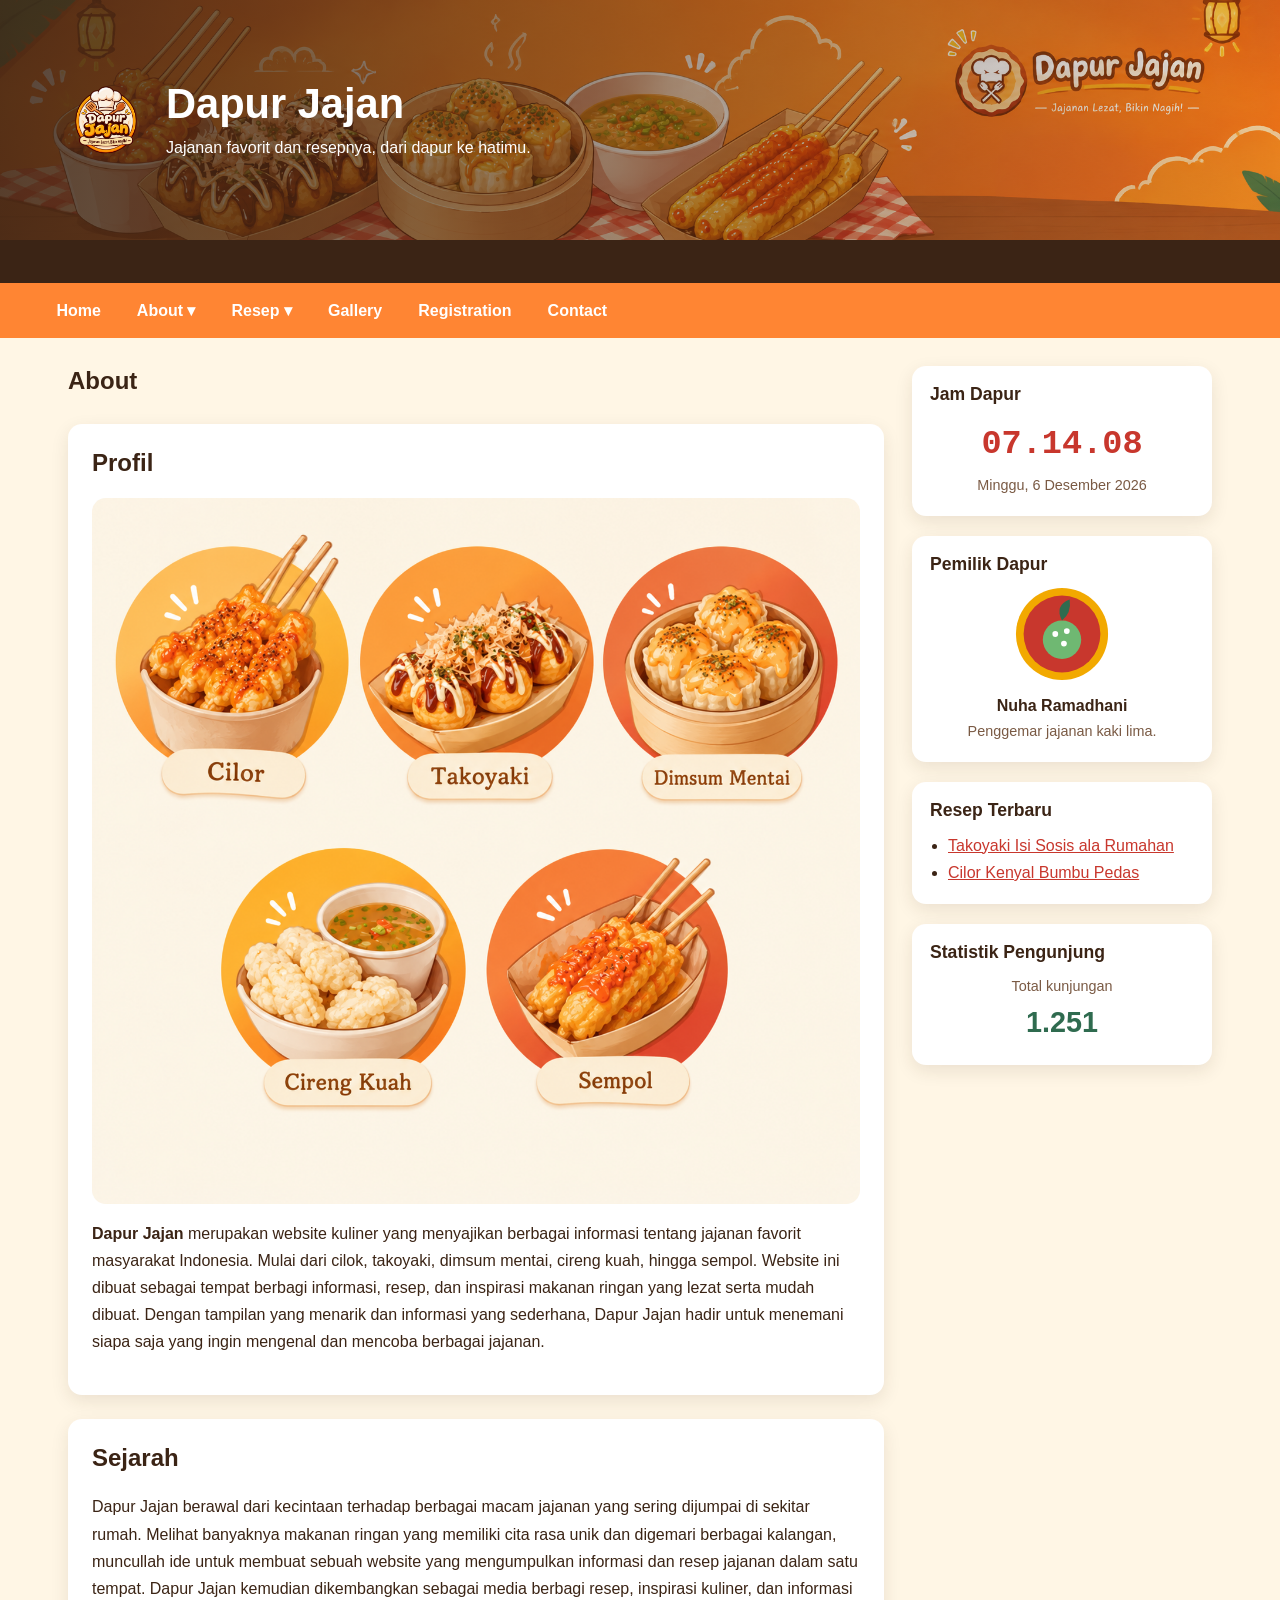
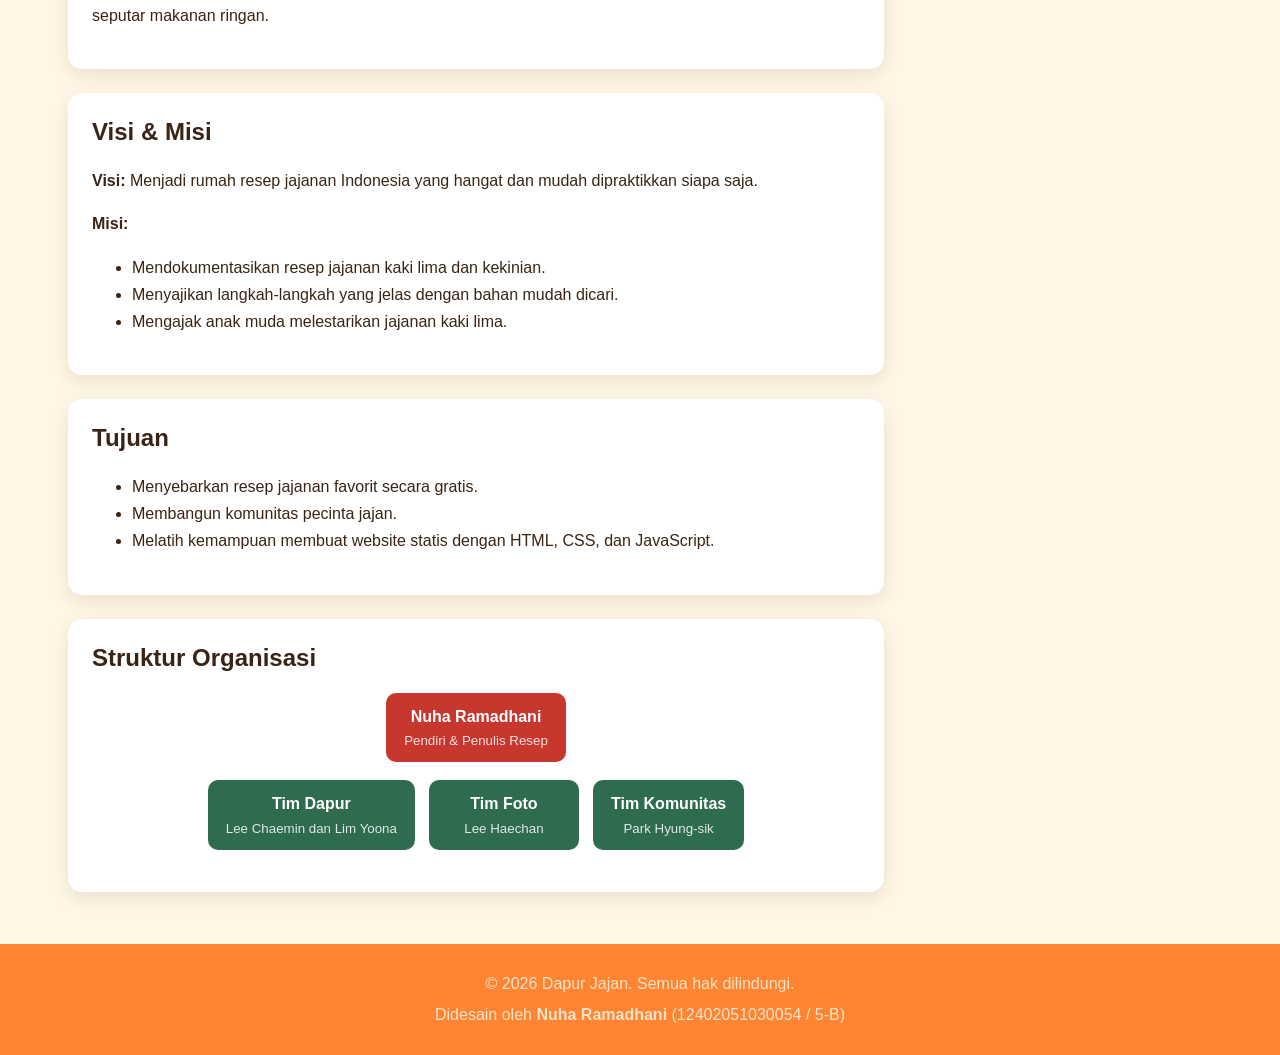
==== about.html @ cc324c50 "Add files via upload" ====
<!DOCTYPE html>
<html lang="id">
<head>
  <meta charset="UTF-8">
  <meta name="viewport" content="width=device-width, initial-scale=1.0">
  <meta name="description" content="Jajan Kesayangan: kumpulan jajanan favorit dan resepnya.">
  <title>About | Jajan Kesayangan</title>
  <link rel="icon" type="image/svg+xml" href="img/favicon-dapur.svg">
  <link rel="stylesheet" href="css/style.css">
  <script src="js/script.js" defer></script>
</head>
<body>
  <a class="skip-link" href="#konten">Lewati ke konten</a>

  <!-- HEADER -->
  <header class="site-header">
    <img class="header-img" src="img/dapurjajan.png" alt="Ilustrasi cilor, cireng, takoyaki" width="1400" height="240">
    <div class="header-content">
      <img src="img/logofix.png" alt="Logo Jajan Kesayangan" width="84" height="84">
      <div><h1>Dapur Jajan</h1><p>Jajanan favorit dan resepnya, dari dapur ke hatimu.</p></div>
    </div>
  </header>
  <div class="ticker" aria-hidden="true"><span>Selamat datang di Dapur Jajan! &nbsp;•&nbsp; Resep terbaru: Takoyaki Isi Sosis ala Rumahan dan Cilor Kenyal Bumbu Pedas &nbsp;•&nbsp; Daftar jadi Anggota Dapur dan bagikan resep jajan favoritmu &nbsp;•&nbsp; Jajan sehat, jajan hemat, jajan bahagia</span></div>

  <!-- NAVIGASI -->
  <nav class="navbar" aria-label="Menu utama">
    <button class="nav-toggle" aria-expanded="false">&#9776; Menu</button>
    <ul class="menu">
    <li><a href="index.html">Home</a></li>

    <li class="has-sub">
      <a href="about.html" aria-haspopup="true">About &#9662;</a>
        <ul class="submenu">
          <li><a href="about.html#profil">Profil</a></li>
          <li><a href="about.html#sejarah">Sejarah</a></li>
          <li><a href="about.html#visi-misi">Visi &amp; Misi</a></li>
          <li><a href="about.html#tujuan">Tujuan</a></li>
          <li><a href="about.html#struktur">Struktur Organisasi</a></li>
        </ul>
    </li>
    <li class="has-sub">
        <a href="resep.html" aria-haspopup="true">Resep &#9662;</a>
          <ul class="submenu">
            <li><a href="resep-cireng.html">Cireng Kuah</a></li>
            <li><a href="resep-cilor.html">Cilor</a></li>
            <li><a href="resep-takoyaki.html">Takoyaki</a></li>
            <li><a href="resep-dimsum-mentai.html">Dimsum Mentai</a></li>
            <li><a href="resep-sempol.html">Sempol</a></li>
          </ul>
    </li>               
    <li><a href="gallery.html">Gallery</a></li>
    <li><a href="registration.html">Registration</a></li>
    <li><a href="contact.html">Contact</a></li>
    </ul>
  </nav>

  <!-- MAIN BODY + SIDEBAR -->
  <div class="layout">
    <main id="konten">
      <h2 class="judul-halaman">About</h2>
      <section class="panel" id="profil"><h2>Profil</h2>
        <img src="img/profil.png" alt="Dapur Jajan Kesayangan" width="800" height="500" loading="lazy" style="border-radius:14px;margin-bottom:12px">
        <p><strong>Dapur Jajan</strong> merupakan website kuliner yang menyajikan berbagai informasi tentang jajanan favorit masyarakat Indonesia. Mulai dari cilok, takoyaki, dimsum mentai, cireng kuah, hingga sempol. Website ini dibuat sebagai tempat berbagi informasi, resep, dan inspirasi makanan ringan yang lezat serta mudah dibuat. Dengan tampilan yang menarik dan informasi yang sederhana, Dapur Jajan hadir untuk menemani siapa saja yang ingin mengenal dan mencoba berbagai jajanan.</p>
      </section>

      <section class="panel" id="sejarah"><h2>Sejarah</h2>
        <p>Dapur Jajan berawal dari kecintaan terhadap berbagai macam jajanan yang sering dijumpai di sekitar rumah. Melihat banyaknya makanan ringan yang memiliki cita rasa unik dan digemari berbagai kalangan, muncullah ide untuk membuat sebuah website yang mengumpulkan informasi dan resep jajanan dalam satu tempat. Dapur Jajan kemudian dikembangkan sebagai media berbagi resep, inspirasi kuliner, dan informasi seputar makanan ringan.</p>
      </section>

      <section class="panel" id="visi-misi"><h2>Visi &amp; Misi</h2>
        <p><strong>Visi:</strong> Menjadi rumah resep jajanan Indonesia yang hangat dan mudah dipraktikkan siapa saja.</p>
        <p><strong>Misi:</strong></p>
        <ul><li>Mendokumentasikan resep jajanan kaki lima dan kekinian.</li>
        <li>Menyajikan langkah-langkah yang jelas dengan bahan mudah dicari.</li>
        <li>Mengajak anak muda melestarikan jajanan kaki lima.</li></ul>
      </section>

      <section class="panel" id="tujuan"><h2>Tujuan</h2>
        <ul><li>Menyebarkan resep jajanan favorit secara gratis.</li>
        <li>Membangun komunitas pecinta jajan.</li>
        <li>Melatih kemampuan membuat website statis dengan HTML, CSS, dan JavaScript.</li></ul>
      </section>

      <section class="panel" id="struktur"><h2>Struktur Organisasi</h2>
        <div class="org">
          <div class="org-level"><div class="org-box top"><strong>Nuha Ramadhani</strong><small>Pendiri &amp; Penulis Resep</small></div></div>
          <div class="org-level">
            <div class="org-box">
              <strong>Tim Dapur</strong>
              <small>Lee Chaemin dan Lim Yoona</small>
            </div>
            <div class="org-box">
              <strong>Tim Foto</strong>
              <small>Lee Haechan</small>
            </div>
            <div class="org-box">
              <strong>Tim Komunitas</strong>
              <small>Park Hyung-sik</small>
            </div>
          </div>
        </div>
      </section>
    </main>

<aside class="sidebar" aria-label="Sidebar">
  <div class="widget"><h3>Jam Dapur</h3>
    <div class="clock" id="jam">--:--:--</div>
    <p class="muted" id="tanggal"></p></div>
  <div class="widget profil"><h3>Pemilik Dapur</h3>
    <img src="img/logo.svg" alt="Foto profil pemilik" width="96" height="96">
    <p><strong>Nuha Ramadhani</strong></p>
    <p class="muted">Penggemar jajanan kaki lima.</p></div>
  <div class="widget">
    <h3>Resep Terbaru</h3>
    <ul>
      <li><a href="resep-takoyaki.html">Takoyaki Isi Sosis ala Rumahan</a></li>
      <li><a href="resep-cilor.html">Cilor Kenyal Bumbu Pedas</a></li>
    </ul>
  </div>
  <div class="widget"><h3>Statistik Pengunjung</h3>
    <p class="muted">Total kunjungan</p>
    <p class="angka-besar" id="pengunjung" style="text-align:center;margin:0">1.250</p></div>
</aside>
  </div>

  <!-- FOOTER -->
  <footer class="site-footer">
    <p>&copy; 2026 Dapur Jajan. Semua hak dilindungi.</p>
    <p>Didesain oleh <strong>Nuha Ramadhani</strong> (12402051030054 / 5-B)</p>
  </footer>
  <button id="ke-atas" aria-label="Kembali ke atas">&uarr;</button>
</body>
</html>
---- css/style.css ----
/* ==========================================================
   Jajan Kesayangan - Stylesheet utama
   Bagian: 1) Variabel & reset  2) Header  3) Navigasi
           4) Layout  5) Komponen  6) Sidebar  7) Form
           8) Footer  9) Responsif
   ========================================================== */

/* ---------- 1) Variabel warna & reset ---------- */
:root {
  --merah: #c8372d;     /* cabai */
  --kunyit: #f2a900;    /* kunyit */
  --pandan: #2f6b4f;    /* daun pandan */
  --cokelat: #3b2415;   /* gula merah gelap */
  --krem: #fff6e5;      /* latar halaman */
  --putih: #ffffff;
  --garis: #ebd9b8;
  --oranged: #ff8533;
  --radius: 14px;
  --bayangan: 0 6px 18px rgba(59, 36, 21, 0.1);
}

* { box-sizing: border-box; }

body {
  margin: 0;
  font-family: "Segoe UI", Roboto, Arial, sans-serif;
  background: var(--krem);
  color: var(--cokelat);
  line-height: 1.7;
}

h1, h2, h3 {
  font-family:'Lucida Sans', 'Lucida Sans Regular', 'Lucida Grande', 'Lucida Sans Unicode', Geneva, Verdana, sans-serif;
  line-height: 1.25;
}

a { color: var(--merah); }
img { max-width: 100%; height: auto; display: block; }

.skip-link { position: absolute; left: -999px; }
.skip-link:focus {
  left: 10px; top: 10px; z-index: 100;
  background: var(--putih); padding: 8px 12px; border-radius: 6px;
}

/* ---------- 2) Header bergambar + teks berjalan ---------- */
.site-header { position: relative; background: var(--merah); }
.header-img { width: 100%; height: 240px; object-fit: cover; }

.header-content {
  position: absolute; inset: 0;
  display: flex; align-items: center; gap: 18px;
  padding: 0 5%;
  color: var(--putih);
  background: linear-gradient(90deg, rgba(59, 36, 21, 0.85), rgba(59, 36, 21, 0.1));
}
.header-content img { width: 84px; height: 84px; }
.header-content h1 { margin: 0; font-size: clamp(1.5rem, 4vw, 2.6rem); }
.header-content p { margin: 4px 0 0; }

.ticker {
  background: var(--cokelat); color: var(--kunyit);
  overflow: hidden; white-space: nowrap; font-weight: 600;
}
.ticker span {
  display: inline-block;
  padding: 8px 0 8px 100%;           /* mulai dari luar layar kanan */
  animation: jalan 30s linear infinite;
}
@keyframes jalan { to { transform: translateX(-100%); } }

/* ---------- 3) Navigasi + dropdown ---------- */
.navbar { background: var(--oranged); position: sticky; top: 0; z-index: 50; }
.menu {
  list-style: none; margin: 0; padding: 0 3%;
  display: flex; flex-wrap: wrap;
}
.menu a {
  display: block; padding: 14px 18px;
  color: var(--putih); text-decoration: none; font-weight: 600;
}
.menu a:hover, .menu a.active { background: var(--kunyit); color: var(--cokelat); }

.has-sub { position: relative; }
.submenu {
  display: none; position: absolute; left: 0; top: 100%;
  min-width: 210px; margin: 0; padding: 6px 0; list-style: none;
  background: var(--putih);
  border-radius: 0 0 12px 12px; box-shadow: 0 10px 24px rgba(0, 0, 0, 0.2);
}
.submenu a { color: var(--cokelat); font-weight: 500; padding: 10px 18px; }
.has-sub:hover > .submenu,
.has-sub:focus-within > .submenu { display: block; }

.nav-toggle {
  display: none; width: 100%; padding: 12px;
  background: none; border: 0; color: var(--putih);
  font-size: 1.1rem; font-weight: 700; cursor: pointer; text-align: left;
}

/* ---------- 4) Layout dua kolom (konten + sidebar) ---------- */
.layout {
  max-width: 1180px; margin: 28px auto; padding: 0 18px;
  display: grid; grid-template-columns: minmax(0, 1fr) 300px; gap: 28px;
}

.panel {
  background: var(--putih); border-radius: var(--radius);
  box-shadow: var(--bayangan); padding: 24px; margin-bottom: 24px;
}
.panel > h2:first-child { margin-top: 0; }

.judul-halaman {
  margin: 0 0 18px; padding-bottom: 10px;
}

/* ---------- 5) Komponen konten ---------- */
/* Slideshow foto berjalan */
.slideshow {
  position: relative; border-radius: var(--radius);
  overflow: hidden; margin-bottom: 24px; box-shadow: var(--bayangan);
}
.slide { display: none; margin: 0; }
.slide.active { display: block; animation: muncul 0.8s; }
.slide img { width: 100%; height: 320px; object-fit: cover; }
.slide figcaption {
  position: absolute; left: 0; right: 0; bottom: 0;
  padding: 12px 18px; color: var(--putih); font-weight: 600;
  background: linear-gradient(transparent, rgba(0, 0, 0, 0.7));
}
.slide-btn {
  position: absolute; top: 50%; transform: translateY(-50%);
  border: 0; background: rgba(255, 255, 255, 0.85); color: var(--cokelat);
  width: 38px; height: 38px; border-radius: 50%; font-size: 1.2rem; cursor: pointer;
}
.slide-btn.prev { left: 10px; }
.slide-btn.next { right: 10px; }
@keyframes muncul { from { opacity: 0.2; } to { opacity: 1; } }

/* Kartu artikel */
.artikel-card {
  display: grid; grid-template-columns: 220px 1fr; gap: 20px;
  background: var(--putih); border-radius: var(--radius);
  box-shadow: var(--bayangan); overflow: hidden; margin-bottom: 22px;
}
.artikel-card img { width: 100%; height: 100%; object-fit: cover; min-height: 170px; }
.artikel-card .isi { padding: 18px 20px 18px 0; }
.artikel-card h3 { margin: 0 0 6px; }
.artikel-card h3 a { text-decoration: none; color: var(--cokelat); }
.artikel-card h3 a:hover { color: var(--merah); }
.meta { font-size: 0.85rem; color: #7a5a44; margin: 0 0 8px; }

.btn {
  display: inline-block; padding: 9px 20px; border: 0; border-radius: 999px;
  background: var(--merah); color: var(--putih); font-weight: 700;
  text-decoration: none; cursor: pointer; font-size: 1rem;
}
.btn:hover { background: var(--cokelat); }

/* Halaman artikel lengkap */
.artikel-lengkap img.hero { border-radius: var(--radius); margin-bottom: 18px; width: 100%; }
.artikel-lengkap h2 { color: var(--pandan); }
.bahan li, .langkah li { margin-bottom: 6px; }
.tips {
  background: #fff3cf; border-left: 5px solid var(--kunyit);
  padding: 12px 16px; border-radius: 8px;
}
.nav-artikel { display: flex; justify-content: space-between; gap: 10px; margin-top: 20px; }

/* Galeri */
.galeri-grid { display: grid; grid-template-columns: repeat(auto-fill, minmax(220px, 1fr)); gap: 16px; }
.galeri-grid figure {
  margin: 0; background: var(--putih); border-radius: var(--radius);
  overflow: hidden; box-shadow: var(--bayangan);
}
.galeri-grid img { width: 100%; aspect-ratio: 3 / 2; object-fit: cover; cursor: zoom-in; transition: transform 0.3s; }
.galeri-grid img:hover { transform: scale(1.05); }
.galeri-grid figcaption { padding: 10px 14px; font-size: 0.92rem; }

.lightbox {
  display: none; position: fixed; inset: 0; z-index: 200;
  background: rgba(0, 0, 0, 0.85); align-items: center; justify-content: center;
  padding: 20px; cursor: zoom-out;
}
.lightbox.open { display: flex; }
.lightbox img { max-height: 88vh; border-radius: 10px; }

/* Struktur organisasi */
.org { text-align: center; }
.org-level { display: flex; justify-content: center; gap: 14px; flex-wrap: wrap; margin: 0 0 18px; }
.org-box {
  background: var(--pandan); color: var(--putih);
  padding: 10px 18px; border-radius: 10px; min-width: 150px;
}
.org-box.top { background: var(--merah); }
.org-box small { display: block; opacity: 0.85; }

/* ---------- 6) Sidebar ---------- */
.widget {
  background: var(--putih); border-radius: var(--radius);
  box-shadow: var(--bayangan); padding: 18px; margin-bottom: 20px;
}
.widget h3 {
  margin: 0 0 10px; font-size: 1.1rem;
}
.clock {
  font-size: 2.1rem; font-weight: 700; color: var(--merah);
  font-family: "Courier New", monospace; text-align: center;
}
.muted { color: #7a5a44; font-size: 0.9rem; margin: 0; text-align: center; }
.widget.profil img { width: 96px; height: 96px; border-radius: 50%; margin: 0 auto 10px; }
.widget.profil p { text-align: center; margin: 0; }
.widget ul { padding-left: 18px; margin: 0; }
.angka-besar { font-size: 1.8rem; font-weight: 700; color: var(--pandan); }

/* ---------- 7) Form ---------- */
.form-grid { display: grid; gap: 14px; }
.form-grid label { font-weight: 600; display: block; margin-bottom: 4px; }
.form-grid input[type="text"],
.form-grid input[type="email"],
.form-grid input[type="tel"],
.form-grid select,
.form-grid textarea {
  width: 100%; padding: 10px 12px; font: inherit;
  border: 2px solid var(--garis); border-radius: 10px; background: #fffdf8;
}
.form-grid input:focus, .form-grid select:focus, .form-grid textarea:focus {
  outline: none; border-color: var(--pandan);
}
.radio-group { display: flex; gap: 18px; flex-wrap: wrap; }
.radio-group label { font-weight: 400; display: inline-flex; gap: 6px; }
.error { color: var(--merah); font-size: 0.85rem; min-height: 1.1em; display: block; }
.hasil-form {
  display: none; margin-top: 14px; padding: 14px 18px; border-radius: 10px;
  background: #e4f4ea; border-left: 5px solid var(--pandan);
}
.hasil-form.tampil { display: block; }

.kontak-info { list-style: none; padding: 0; }
.kontak-info li { margin-bottom: 8px; }

/* ---------- 8) Footer ---------- */
.site-footer { background: var(--oranged); color: #f3e3c8; text-align: center; padding: 22px 16px; }
.site-footer a { color: var(--kunyit); }
.site-footer p { margin: 4px 0; }

#ke-atas {
  position: fixed; right: 18px; bottom: 18px; display: none;
  width: 44px; height: 44px; border-radius: 50%; border: 0;
  background: var(--merah); color: var(--putih); font-size: 1.2rem; cursor: pointer;
}

/* ---------- 9) Responsif ---------- */
@media (max-width: 900px) {
  .layout { grid-template-columns: 1fr; }
  .nav-toggle { display: block; }
  .menu { display: none; flex-direction: column; padding: 0; }
  .menu.open { display: flex; }
  .submenu { display: block; position: static; box-shadow: none; background: #25523c; border-radius: 0; }
  .submenu a { color: var(--putih); padding-left: 34px; }
  .artikel-card { grid-template-columns: 1fr; }
  .artikel-card .isi { padding: 0 18px 18px; }
  .artikel-card img { height: 180px; }
  .header-img { height: 200px; }
}
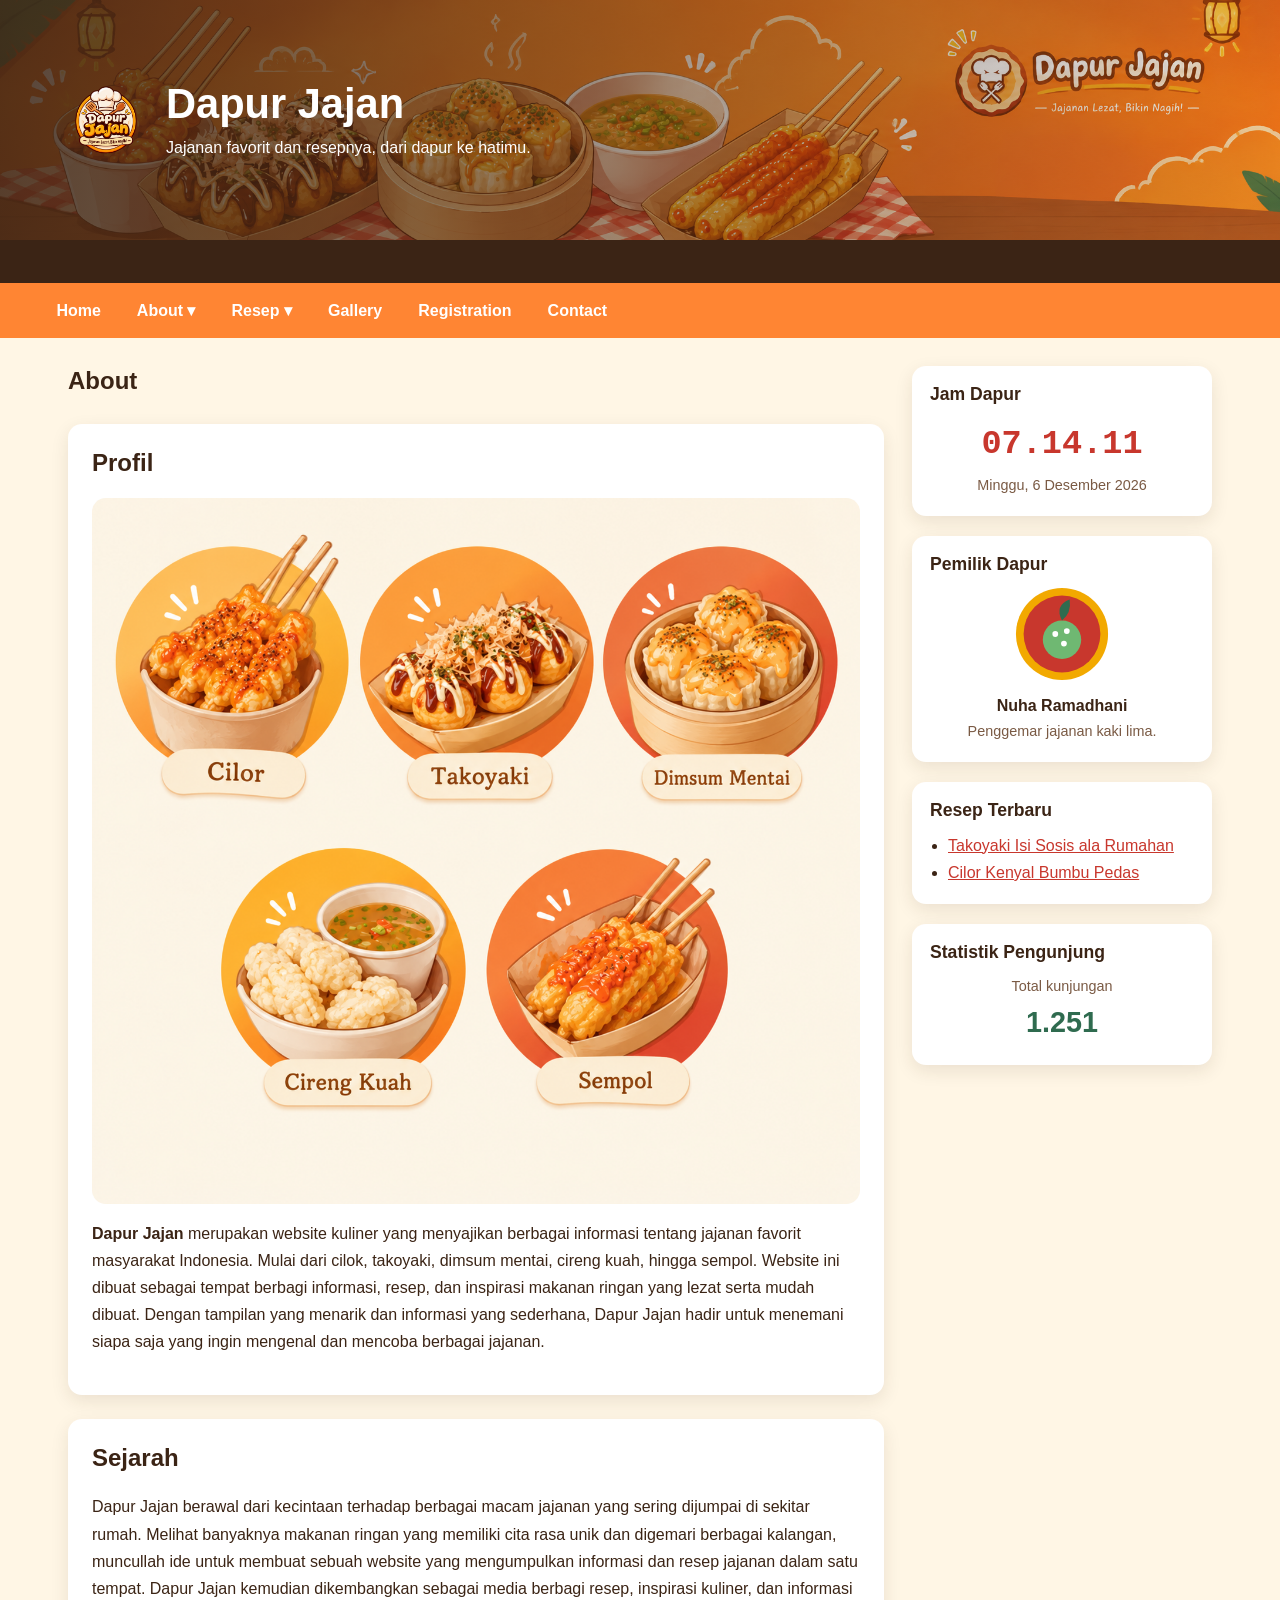
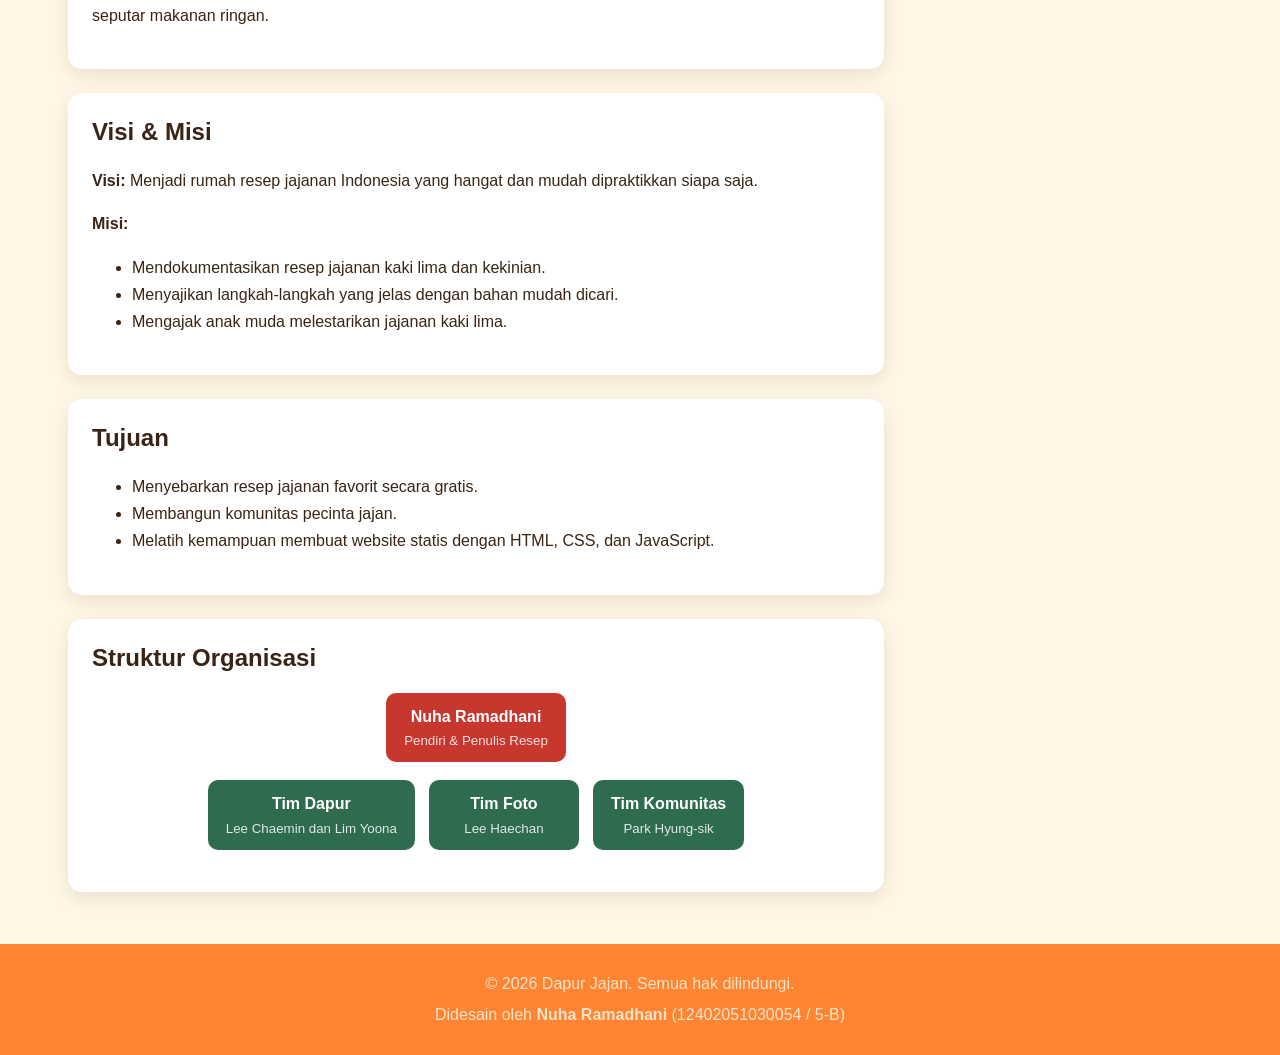
==== commit 08adfef4: "Add files via upload" ====
--- a/about.html
+++ b/about.html
@@ -41,13 +41,13 @@
     <li class="has-sub">
         <a href="resep.html" aria-haspopup="true">Resep &#9662;</a>
           <ul class="submenu">
-            <li><a href="resep-cireng.html">Cireng Kuah</a></li>
-            <li><a href="resep-cilor.html">Cilor</a></li>
-            <li><a href="resep-takoyaki.html">Takoyaki</a></li>
-            <li><a href="resep-dimsum-mentai.html">Dimsum Mentai</a></li>
-            <li><a href="resep-sempol.html">Sempol</a></li>
-          </ul>
-    </li>               
+      <li><a href="resep-takoyaki.html">Takoyaki</a></li>
+      <li><a href="resep-cilor.html">Cilor</a></li>
+      <li><a href="resep-dimsum-mentai.html">Dimsum Mentai</a></li>
+      <li><a href="resep-sempol.html">Sempol</a></li>
+      <li><a href="resep-cireng.html">Cireng Kuah</a></li>
+    </ul>
+  </li>           
     <li><a href="gallery.html">Gallery</a></li>
     <li><a href="registration.html">Registration</a></li>
     <li><a href="contact.html">Contact</a></li>
